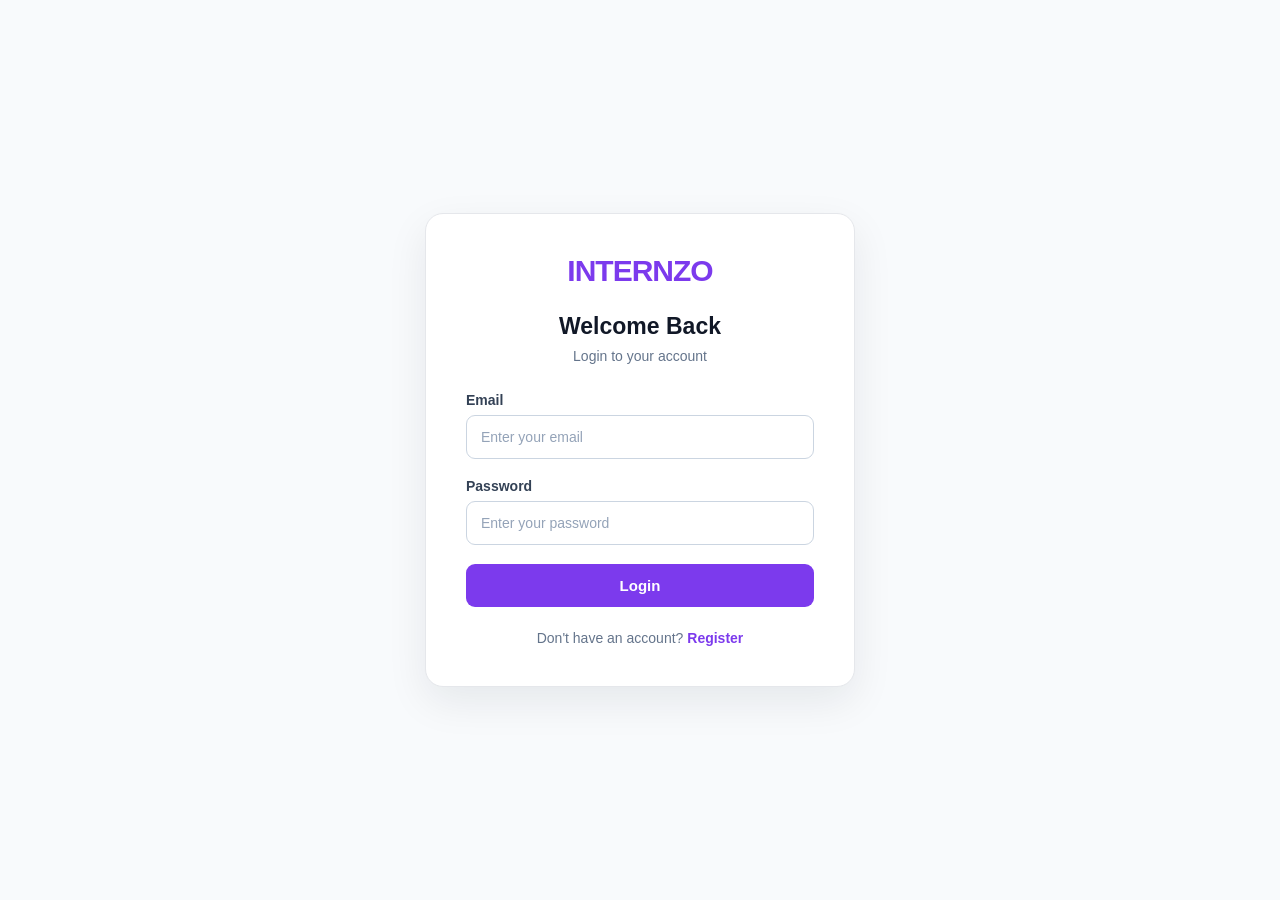
==== index.html @ e21d5c75 "Add frontend entry page" ====
<!DOCTYPE html>
<html lang="en">
<head>
    <meta charset="UTF-8">
    <meta name="viewport" content="width=device-width, initial-scale=1.0">
    <title>INTERNZO</title>

    <meta http-equiv="refresh" content="0; url=login.html">
</head>

<body>
    <p>Redirecting to INTERNZO...</p>

    <a href="login.html">Continue to INTERNZO</a>
</body>
</html>
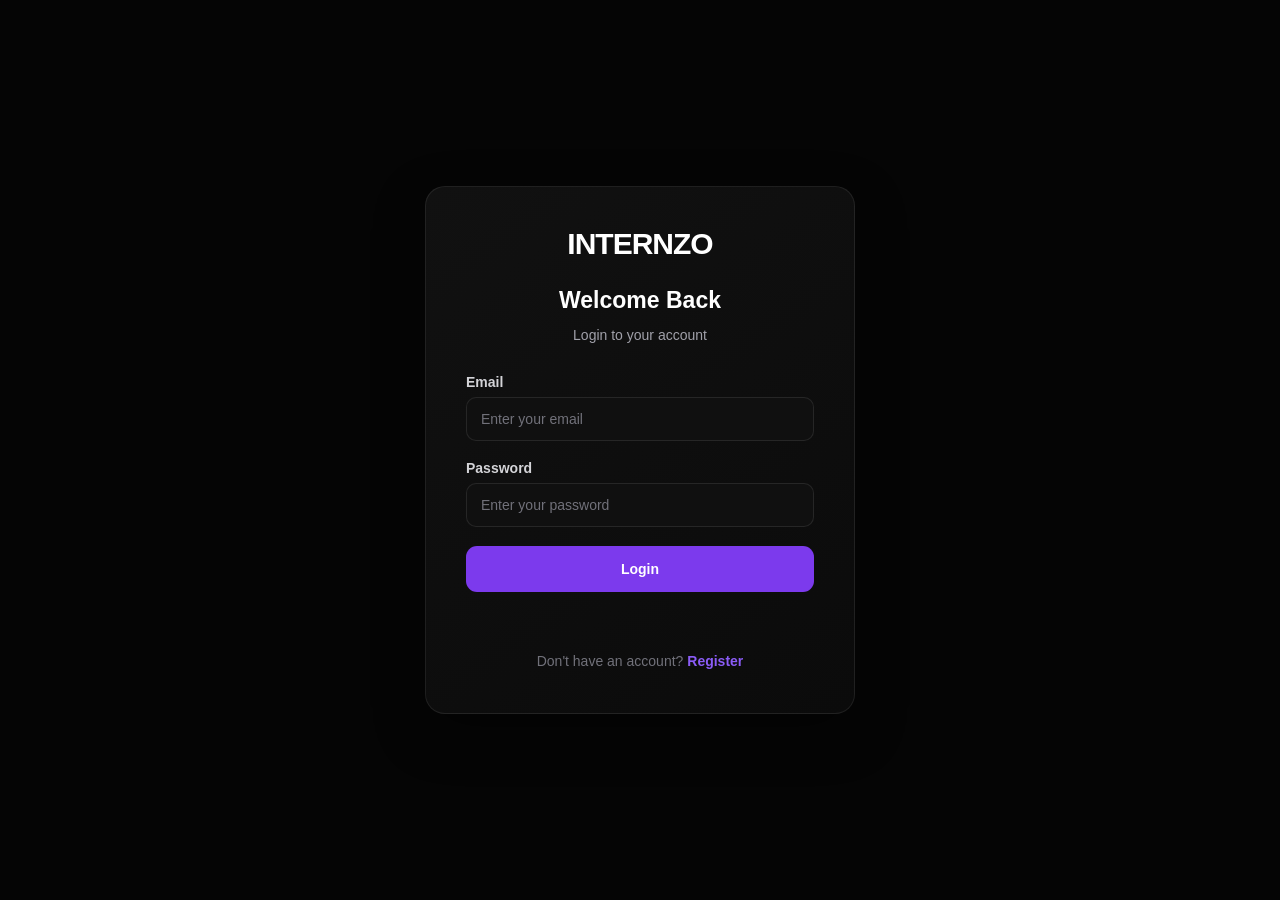
==== commit f4c7978e: "Update INTERNZO UI and functionality" ====
--- a/index.html
+++ b/index.html
@@ -1,16 +1,47 @@
 <!DOCTYPE html>
 <html lang="en">
+
 <head>
+
     <meta charset="UTF-8">
-    <meta name="viewport" content="width=device-width, initial-scale=1.0">
+
+    <meta
+        name="viewport"
+        content="width=device-width, initial-scale=1.0">
+
     <title>INTERNZO</title>
 
-    <meta http-equiv="refresh" content="0; url=login.html">
+    <meta
+        http-equiv="refresh"
+        content="0; url=login.html">
+
 </head>
 
+
 <body>
-    <p>Redirecting to INTERNZO...</p>
 
-    <a href="login.html">Continue to INTERNZO</a>
+    <p>
+        Redirecting to INTERNZO...
+    </p>
+
+
+    <p>
+
+        If you are not redirected automatically,
+
+        <a href="login.html">
+            click here
+        </a>.
+
+    </p>
+
+
+    <script>
+
+        window.location.replace("login.html");
+
+    </script>
+
 </body>
+
 </html>
